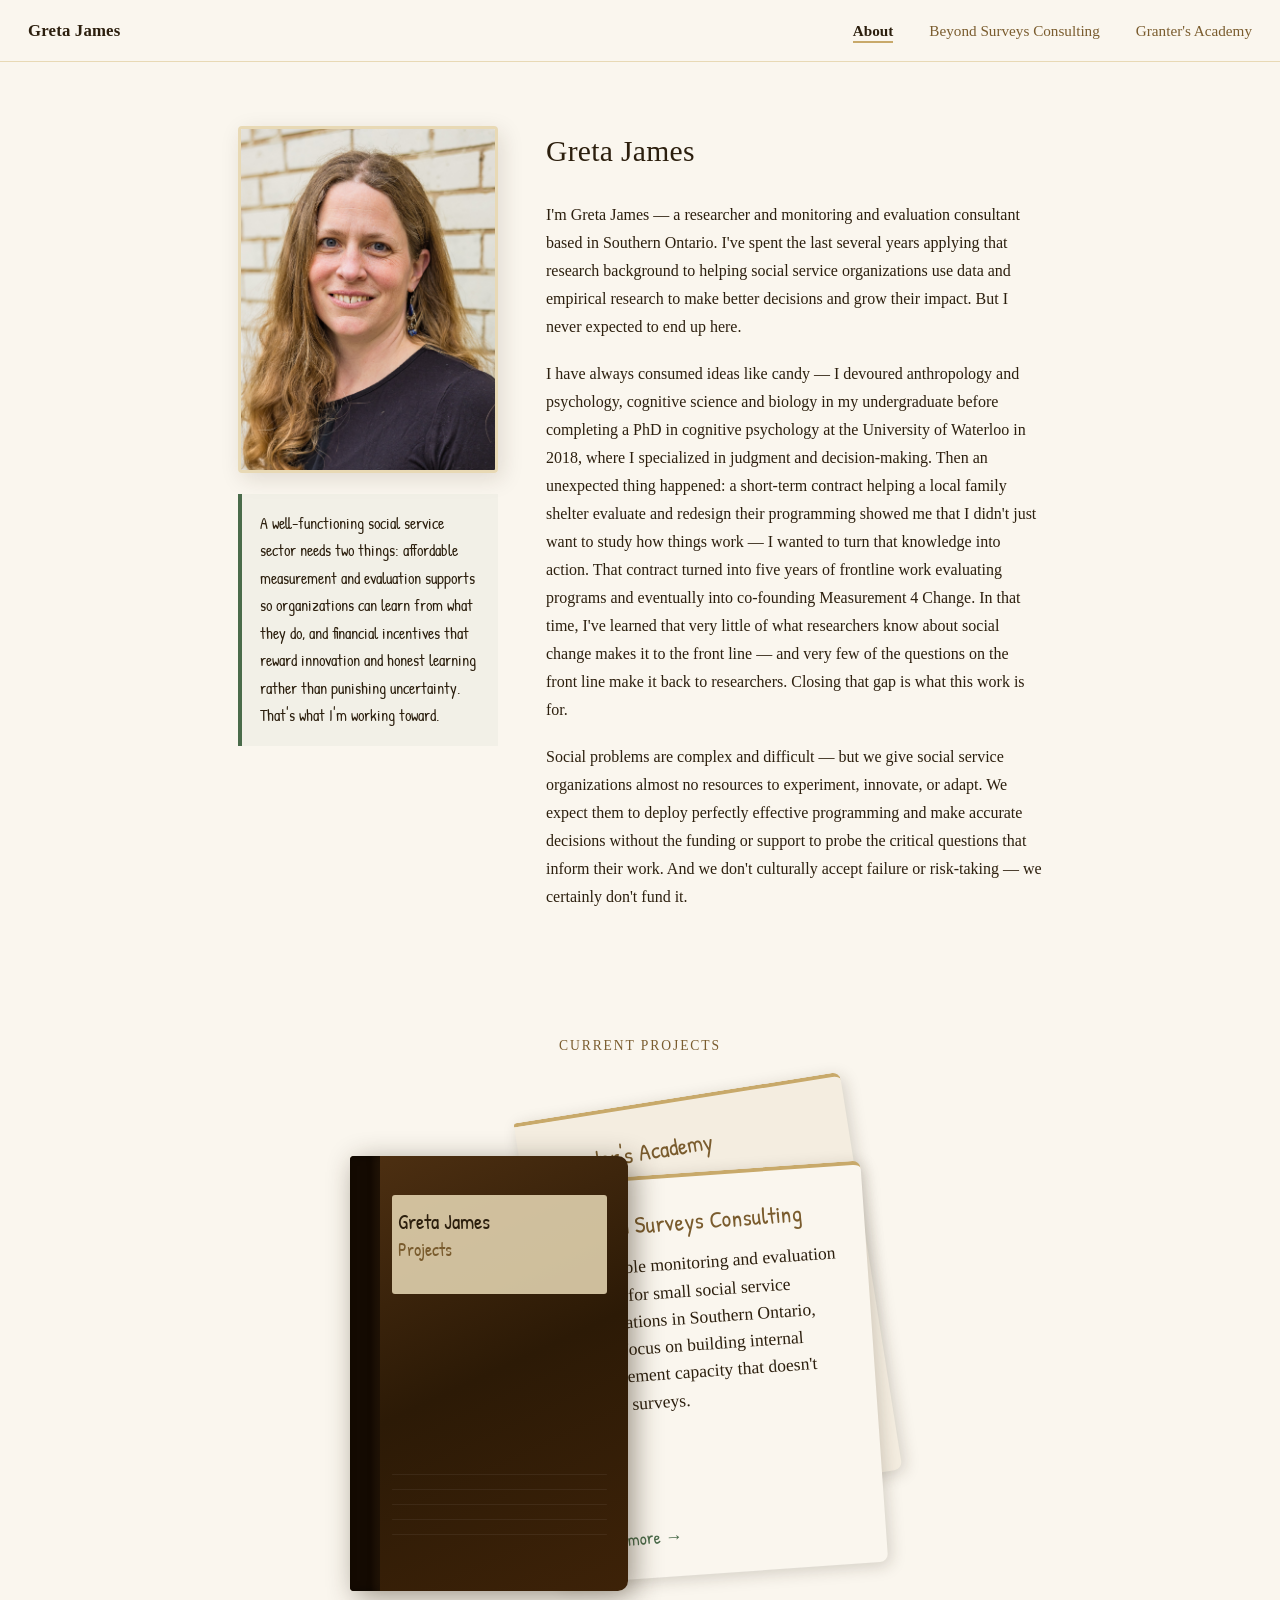
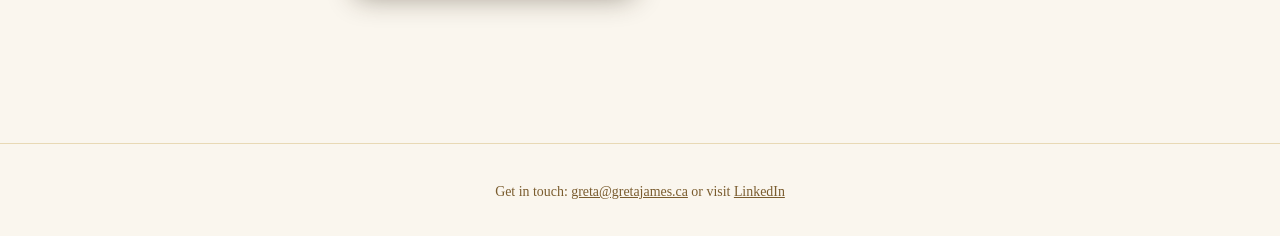
==== index.html @ 40591ff8 "Build hub page (index.html) and project documentation Completes the gretajames.ca hub page with all " ====
<!DOCTYPE html>
<html lang="en">
<head>
  <meta charset="UTF-8" />
  <meta name="viewport" content="width=device-width, initial-scale=1.0" />
  <title>Greta James</title>
  <link rel="preconnect" href="https://fonts.googleapis.com" />
  <link rel="preconnect" href="https://fonts.gstatic.com" crossorigin />
  <link href="https://fonts.googleapis.com/css2?family=Patrick+Hand&display=swap" rel="stylesheet" />

  <style>
    /* ─────────────────────────────────────────────────────────────
       DESIGN TOKENS — parchment palette
    ───────────────────────────────────────────────────────────── */
    :root {
      --parchment:  #FAF6EE;   /* page background              */
      --cream:      #E8D9B5;   /* surface / card background    */
      --amber:      #C8A96A;   /* accent / highlight           */
      --deep-brown: #7A5C2E;   /* primary text / borders       */
      --green:      #4A6B4A;   /* CTA / active accent          */
      --ink:        #2C1F0E;   /* body text / headings         */
    }

    /* ─────────────────────────────────────────────────────────────
       RESET & BASE
    ───────────────────────────────────────────────────────────── */
    *, *::before, *::after {
      box-sizing: border-box;
      margin: 0;
      padding: 0;
    }

    html { scroll-behavior: smooth; }

    body {
      font-family: Georgia, 'Times New Roman', serif;
      background: var(--parchment);
      color: var(--ink);
      line-height: 1.75;
    }

    a {
      color: var(--deep-brown);
      transition: color 0.2s;
    }
    a:hover { color: var(--green); }

    /* ─────────────────────────────────────────────────────────────
       LAYOUT CONTAINER
    ───────────────────────────────────────────────────────────── */
    .container {
      max-width: 860px;
      margin: 0 auto;
      padding: 0 1.75rem;
    }

    /* ─────────────────────────────────────────────────────────────
       NAVBAR
    ───────────────────────────────────────────────────────────── */
    .site-nav {
      position: sticky;
      top: 0;
      z-index: 100;
      background: var(--parchment);
      border-bottom: 1px solid var(--cream);
      padding: 1rem 1.75rem;
      display: flex;
      align-items: center;
    }

    .nav-brand {
      font-family: Georgia, serif;
      font-size: 1.05rem;
      font-weight: bold;
      color: var(--ink);
      text-decoration: none;
      margin-right: auto;
      letter-spacing: 0.01em;
    }

    .nav-links {
      list-style: none;
      display: flex;
      gap: 2.25rem;
      align-items: center;
    }

    .nav-links a {
      text-decoration: none;
      font-size: 0.95rem;
      color: var(--deep-brown);
    }
    .nav-links a:hover { color: var(--green); }

    /* "About" — static current-page indicator, not a link */
    .nav-current {
      font-size: 0.95rem;
      color: var(--ink);
      font-weight: bold;
      border-bottom: 2px solid var(--amber);
      padding-bottom: 2px;
      cursor: default;
      user-select: none;
    }

    /* ─────────────────────────────────────────────────────────────
       ABOUT SECTION
       Left column: photo stacked above belief callout (260px)
       Right column: name + bio paragraphs (flexible)
    ───────────────────────────────────────────────────────────── */
    .about-section {
      padding: 4rem 0 3rem;
    }

    .about-grid {
      display: grid;
      grid-template-columns: 260px 1fr;
      gap: 3rem;
      align-items: start;
    }

    /* Left column — wraps photo and blockquote together */
    .about-left {
      display: flex;
      flex-direction: column;
      gap: 1.3rem;
    }

    .about-photo img {
      width: 100%;
      display: block;
      border-radius: 4px;
      border: 3px solid var(--cream);
      box-shadow: 4px 6px 22px rgba(44, 31, 14, 0.13);
    }

    /* ─────────────────────────────────────────────────────────────
       BLOCKQUOTE CALLOUT — positioned under photo, Patrick Hand font
       Background (faint green tint) and left border retained from
       original design. Font changed to Patrick Hand.
    ───────────────────────────────────────────────────────────── */
    .belief-callout {
      font-family: 'Patrick Hand', cursive;
      font-size: 1rem;
      line-height: 1.72;
      border-left: 4px solid var(--green);
      background: rgba(74, 107, 74, 0.045);
      padding: 1rem 1rem 1rem 1.15rem;
      color: var(--ink);
      font-style: normal;
    }

    .belief-callout p { margin: 0; }

    /* Bio text — right column */
    .about-text h1 {
      font-size: 1.85rem;
      font-weight: normal;
      color: var(--ink);
      margin-bottom: 1.4rem;
      letter-spacing: 0.01em;
    }

    .about-text p {
      font-size: 1rem;
      margin-bottom: 1.2rem;
    }

    /* ─────────────────────────────────────────────────────────────
       PROJECTS SECTION — heading
    ───────────────────────────────────────────────────────────── */
    .projects-section {
      padding: 3.5rem 0 5rem;
    }

    .projects-section h2 {
      font-size: 0.85rem;
      font-weight: normal;
      color: var(--deep-brown);
      text-transform: uppercase;
      letter-spacing: 0.14em;
      text-align: center;
      margin-bottom: 3rem;
    }

    /* ─────────────────────────────────────────────────────────────
       NOTEBOOK GRAPHIC — desktop (1.5× scale from original)

       Dimensions scaled from original design:
         wrapper:  480 × 320  →  580 × 475px (width trimmed to content)
         cover:    185 × 290  →  278 × 435px
         spine:    20px       →  30px
         cards:    220 × 268  →  330 × 402px
         card left: 130       →  195px

       card-2 raised to top: -35px so its title tab is visible above
       card-1's top edge (~50px of clearance at the visible right edge).
       The 50px top padding on .notebook-scene provides visual space for
       the tab so it does not appear clipped.
    ───────────────────────────────────────────────────────────── */
    .notebook-scene {
      display: flex;
      justify-content: center;
      align-items: flex-start;
      padding: 50px 0 2rem;   /* 50px top → room for card-2 title tab */
    }

    .notebook-wrapper {
      position: relative;
      width: 580px;
      height: 475px;
    }

    /* ── Notebook cover ───────────────────────────────────────── */
    .notebook-cover {
      position: absolute;
      left: 0;
      top: 0;
      width: 278px;
      height: 435px;
      background: linear-gradient(155deg, #4E3012 0%, #2C1A06 50%, #3D2208 100%);
      border-radius: 4px 10px 10px 4px;
      box-shadow: 6px 6px 28px rgba(44, 31, 14, 0.45);
      z-index: 10;
      overflow: hidden;
    }

    /* Spine — darker left strip */
    .notebook-cover::before {
      content: '';
      position: absolute;
      left: 0; top: 0; bottom: 0;
      width: 30px;
      background: linear-gradient(90deg, #140A02 70%, #2C1A08 100%);
      box-shadow: inset -3px 0 8px rgba(0, 0, 0, 0.4);
    }

    /* Label rectangle on cover face (cream block behind text) */
    .notebook-cover::after {
      content: '';
      position: absolute;
      top: 39px;
      left: 42px; right: 21px;
      height: 99px;
      background: var(--cream);
      border-radius: 3px;
      opacity: 0.86;
    }

    /* Text sitting inside the cover label */
    .notebook-label-text {
      position: absolute;
      top: 51px;
      left: 48px; right: 27px;
      z-index: 12;
      pointer-events: none;
      font-family: 'Patrick Hand', cursive;
      line-height: 1.35;
    }
    .notebook-label-text .label-name {
      display: block;
      font-size: 1.3rem;
      color: var(--ink);
    }
    .notebook-label-text .label-sub {
      display: block;
      font-size: 1.1rem;
      color: var(--deep-brown);
      margin-top: 3px;
    }

    /* Decorative ruled lines near the bottom of the cover */
    .notebook-rules {
      position: absolute;
      bottom: 42px;
      left: 42px; right: 21px;
      z-index: 12;
      pointer-events: none;
    }
    .notebook-rules span {
      display: block;
      height: 1px;
      background: rgba(255, 255, 255, 0.06);
      margin-bottom: 14px;
      border-radius: 1px;
    }

    /* ── Project cards ────────────────────────────────────────── */
    /*
     * Both cards anchor at left: 195px — ~83px is hidden behind the
     * notebook cover, the remaining ~247px fans visibly to the right.
     * transform-origin: left center → rotation pivots from the tucked edge,
     * like pages opening from a binding.
     *
     * Card 1 (Beyond Surveys)    — front,  -4°, top: 27px
     * Card 2 (Granter's Academy) — behind, -9°, top: -35px (raised for tab)
     *
     * FUTURE EXPANSION: when a third project is ready, uncomment .card-3
     * and add its HTML element before .card-2.
     */
    .project-card {
      position: absolute;
      left: 195px;
      width: 330px;
      height: 402px;
      padding: 1.8rem 1.6rem 1.5rem 2rem;
      border-radius: 3px 8px 8px 3px;
      box-shadow: 3px 4px 16px rgba(44, 31, 14, 0.18);
      text-decoration: none;
      color: var(--ink);
      display: flex;
      flex-direction: column;
      transform-origin: left center;
      transition: transform 0.22s ease, box-shadow 0.22s ease;
      border-top: 4px solid var(--amber);
    }

    /* Card 1 — Beyond Surveys Consulting (frontmost) */
    .card-1 {
      top: 27px;
      background: var(--parchment);
      transform: rotate(-4deg);
      z-index: 8;
    }
    .card-1:hover {
      transform: rotate(-4deg) translateX(15px);
      box-shadow: 6px 5px 22px rgba(44, 31, 14, 0.28);
    }

    /* Card 2 — Granter's Academy (behind, title tab visible above card-1) */
    .card-2 {
      top: -35px;
      background: #F4EDE0;
      transform: rotate(-9deg);
      z-index: 7;
    }
    .card-2:hover {
      transform: rotate(-9deg) translateX(15px);
      box-shadow: 6px 5px 22px rgba(44, 31, 14, 0.28);
    }

    /* FUTURE: Card 3 — third project (behind card 2)
    .card-3 {
      top: -35px;
      background: #EDE4D3;
      transform: rotate(-16deg);
      z-index: 6;
    }
    .card-3:hover {
      transform: rotate(-16deg) translateX(15px);
      box-shadow: 6px 5px 22px rgba(44, 31, 14, 0.28);
    }
    */

    .card-title {
      font-family: 'Patrick Hand', cursive;
      font-size: 1.47rem;
      color: var(--deep-brown);
      line-height: 1.35;
      margin-bottom: 0.8rem;
    }

    .card-description {
      font-size: 1.1rem;
      line-height: 1.55;
      color: var(--ink);
      flex: 1;
    }

    .card-link {
      display: block;
      font-family: 'Patrick Hand', cursive;
      font-size: 1.1rem;
      color: var(--green);
      margin-top: 0.85rem;
    }

    /* ─────────────────────────────────────────────────────────────
       MOBILE — tap-to-reveal drawer
    ───────────────────────────────────────────────────────────── */
    .mobile-projects {
      display: none;
      text-align: center;
    }

    .mobile-drawer-trigger {
      display: inline-flex;
      align-items: center;
      gap: 1rem;
      background: none;
      border: none;
      cursor: pointer;
      padding: 0;
      font-family: Georgia, serif;
    }

    .mobile-notebook-icon {
      width: 68px;
      height: 96px;
      background: linear-gradient(155deg, #4E3012 0%, #2C1A06 50%, #3D2208 100%);
      border-radius: 2px 5px 5px 2px;
      position: relative;
      box-shadow: 3px 3px 12px rgba(44, 31, 14, 0.42);
      flex-shrink: 0;
    }
    .mobile-notebook-icon::before {
      content: '';
      position: absolute;
      left: 0; top: 0; bottom: 0;
      width: 12px;
      background: #140A02;
      border-radius: 2px 0 0 2px;
    }

    .mobile-tap-hint {
      font-family: 'Patrick Hand', cursive;
      font-size: 0.95rem;
      color: var(--deep-brown);
      text-align: left;
      line-height: 1.4;
    }

    .mobile-drawer {
      max-height: 0;
      overflow: hidden;
      transition: max-height 0.35s ease;
    }
    .mobile-drawer.open {
      max-height: 600px;
      margin-top: 1.5rem;
    }

    .mobile-card {
      display: block;
      background: var(--parchment);
      border-left: 4px solid var(--amber);
      border-radius: 3px;
      padding: 1rem 1.25rem;
      text-decoration: none;
      color: var(--ink);
      text-align: left;
      margin-bottom: 1rem;
      box-shadow: 2px 2px 8px rgba(44, 31, 14, 0.1);
    }
    .mobile-card:hover { background: var(--cream); }

    .mobile-card-title {
      font-family: 'Patrick Hand', cursive;
      font-size: 1rem;
      color: var(--deep-brown);
      margin-bottom: 0.4rem;
    }
    .mobile-card-desc {
      font-size: 0.85rem;
      line-height: 1.5;
    }
    .mobile-card-link {
      display: block;
      font-family: 'Patrick Hand', cursive;
      font-size: 0.82rem;
      color: var(--green);
      margin-top: 0.5rem;
    }

    /* ─────────────────────────────────────────────────────────────
       FOOTER
    ───────────────────────────────────────────────────────────── */
    .site-footer {
      padding: 2.25rem 0 2rem;
      border-top: 1px solid var(--cream);
      text-align: center;
      font-size: 0.87rem;
      color: var(--deep-brown);
    }
    .site-footer a { color: var(--deep-brown); }
    .site-footer a:hover { color: var(--green); }

    /* ─────────────────────────────────────────────────────────────
       RESPONSIVE
    ───────────────────────────────────────────────────────────── */
    @media (max-width: 660px) {
      .about-grid {
        grid-template-columns: 1fr;
        gap: 1.5rem;
      }
      .about-left {
        max-width: 250px;
        margin: 0 auto;
      }
      .about-section { padding: 2.5rem 0 2rem; }
      .projects-section { padding: 2.5rem 0 3.5rem; }
    }

    @media (max-width: 480px) {
      .nav-links { gap: 1rem; }
      .nav-links a, .nav-current { font-size: 0.85rem; }
    }
  </style>
</head>
<body>

  <!-- ────────────────────────────────────────────────────────────
       NAVBAR
       "About" is static text (current page indicator), not a link.
       Three destinations: About (here), Beyond Surveys, Granter's Academy.
  ─────────────────────────────────────────────────────────────── -->
  <nav class="site-nav" aria-label="Main navigation">
    <a href="/" class="nav-brand">Greta James</a>
    <ul class="nav-links">
      <li>
        <span class="nav-current" aria-current="page">About</span>
      </li>
      <li>
        <a href="beyondsurveys/">Beyond Surveys Consulting</a>
      </li>
      <li>
        <a href="grantersacademy/">Granter's Academy</a>
      </li>
    </ul>
  </nav>

  <!-- ────────────────────────────────────────────────────────────
       ABOUT
       Left column: photo + belief callout stacked vertically (260px)
       Right column: name heading + three bio paragraphs
  ─────────────────────────────────────────────────────────────── -->
  <section class="about-section" id="about">
    <div class="container">
      <div class="about-grid">

        <!-- Left column: photo stacked above belief callout -->
        <div class="about-left">

          <div class="about-photo">
            <img
              src="assets/Professional head shot.jpg"
              alt="Greta James — researcher and monitoring and evaluation consultant"
            />
          </div>

          <!-- TODO: link belief paragraph to article on social service sector incentives when ready -->
          <blockquote class="belief-callout">
            <p>A well-functioning social service sector needs two things: affordable measurement and evaluation supports so organizations can learn from what they do, and financial incentives that reward innovation and honest learning rather than punishing uncertainty. That's what I'm working toward.</p>
          </blockquote>

        </div>

        <!-- Right column: bio -->
        <div class="about-text">
          <h1>Greta James</h1>

          <p>I'm Greta James — a researcher and monitoring and evaluation consultant based in Southern Ontario. I've spent the last several years applying that research background to helping social service organizations use data and empirical research to make better decisions and grow their impact. But I never expected to end up here.</p>

          <p>I have always consumed ideas like candy — I devoured anthropology and psychology, cognitive science and biology in my undergraduate before completing a PhD in cognitive psychology at the University of Waterloo in 2018, where I specialized in judgment and decision-making. Then an unexpected thing happened: a short-term contract helping a local family shelter evaluate and redesign their programming showed me that I didn't just want to study how things work — I wanted to turn that knowledge into action. That contract turned into five years of frontline work evaluating programs and eventually into co-founding Measurement 4 Change. In that time, I've learned that very little of what researchers know about social change makes it to the front line — and very few of the questions on the front line make it back to researchers. Closing that gap is what this work is for.</p>

          <p>Social problems are complex and difficult — but we give social service organizations almost no resources to experiment, innovate, or adapt. We expect them to deploy perfectly effective programming and make accurate decisions without the funding or support to probe the critical questions that inform their work. And we don't culturally accept failure or risk-taking — we certainly don't fund it.</p>

        </div>
      </div>
    </div>
  </section>

  <!-- ────────────────────────────────────────────────────────────
       CURRENT PROJECTS — notebook graphic
  ─────────────────────────────────────────────────────────────── -->
  <section class="projects-section" id="projects">
    <div class="container">

      <h2>Current Projects</h2>

      <!-- Desktop: fanning notebook graphic, centered in container -->
      <div class="notebook-scene" id="notebookScene" aria-label="Current projects">
        <div class="notebook-wrapper">

          <!--
            Cards rendered BEFORE the cover so the cover's z-index sits on top.
            Fan order (back to front): card-2, card-1.

            FUTURE EXPANSION — when a third project is ready:
              1. Add <a class="project-card card-3"> here, before card-2
              2. Uncomment the .card-3 CSS rule above
              3. No other layout changes needed
          -->

          <!-- Card 2: Granter's Academy — behind, raised so title tab is visible -->
          <a href="grantersacademy/" class="project-card card-2">
            <span class="card-title">Granter's Academy</span>
            <p class="card-description">Coming soon.</p>
            <span class="card-link">Learn more →</span>
          </a>

          <!-- Card 1: Beyond Surveys Consulting — front -->
          <a href="beyondsurveys/" class="project-card card-1">
            <span class="card-title">Beyond Surveys Consulting</span>
            <p class="card-description">Affordable monitoring and evaluation support for small social service organizations in Southern Ontario, with a focus on building internal measurement capacity that doesn't rely on surveys.</p>
            <span class="card-link">Learn more →</span>
          </a>

          <!-- Notebook cover — highest z-index, sits on top of cards -->
          <div class="notebook-cover" aria-hidden="true">
            <div class="notebook-label-text">
              <span class="label-name">Greta James</span>
              <span class="label-sub">Projects</span>
            </div>
            <div class="notebook-rules" aria-hidden="true">
              <span></span>
              <span></span>
              <span></span>
              <span></span>
              <span></span>
            </div>
          </div>

        </div>
      </div>

      <!-- Mobile: tap-to-reveal drawer (JS swaps in at ≤ 660px) -->
      <div class="mobile-projects" id="mobileProjects">
        <button
          class="mobile-drawer-trigger"
          id="drawerTrigger"
          aria-expanded="false"
          aria-controls="mobileDrawer"
        >
          <div class="mobile-notebook-icon" aria-hidden="true"></div>
          <span class="mobile-tap-hint">Tap to explore<br>current projects</span>
        </button>

        <div class="mobile-drawer" id="mobileDrawer" role="list">

          <a href="beyondsurveys/" class="mobile-card" role="listitem">
            <div class="mobile-card-title">Beyond Surveys Consulting</div>
            <p class="mobile-card-desc">Affordable monitoring and evaluation support for small social service organizations in Southern Ontario.</p>
            <span class="mobile-card-link">Learn more →</span>
          </a>

          <a href="grantersacademy/" class="mobile-card" role="listitem">
            <div class="mobile-card-title">Granter's Academy</div>
            <p class="mobile-card-desc">Coming soon.</p>
            <span class="mobile-card-link">Learn more →</span>
          </a>

        </div>
      </div>

    </div>
  </section>

  <!-- ────────────────────────────────────────────────────────────
       FOOTER
  ─────────────────────────────────────────────────────────────── -->
  <footer class="site-footer">
    <div class="container">
      <p>
        Get in touch:
        <a href="mailto:greta@gretajames.ca">greta@gretajames.ca</a>
        or visit
        <a href="https://www.linkedin.com/in/greta-james/" target="_blank" rel="noopener noreferrer">LinkedIn</a>
      </p>
    </div>
  </footer>

  <!-- ────────────────────────────────────────────────────────────
       JAVASCRIPT — mobile notebook drawer
  ─────────────────────────────────────────────────────────────── -->
  <script>
    (function () {
      var MOBILE_BREAKPOINT = 660;

      var scene   = document.getElementById('notebookScene');
      var mobile  = document.getElementById('mobileProjects');
      var trigger = document.getElementById('drawerTrigger');
      var drawer  = document.getElementById('mobileDrawer');

      function applyLayout() {
        if (window.innerWidth <= MOBILE_BREAKPOINT) {
          scene.style.display  = 'none';
          mobile.style.display = 'block';
        } else {
          scene.style.display  = 'flex';
          mobile.style.display = 'none';
          drawer.classList.remove('open');
          trigger.setAttribute('aria-expanded', 'false');
        }
      }

      trigger.addEventListener('click', function () {
        var isOpen = drawer.classList.contains('open');
        drawer.classList.toggle('open', !isOpen);
        trigger.setAttribute('aria-expanded', String(!isOpen));
      });

      applyLayout();
      window.addEventListener('resize', applyLayout);
    }());
  </script>

</body>
</html>
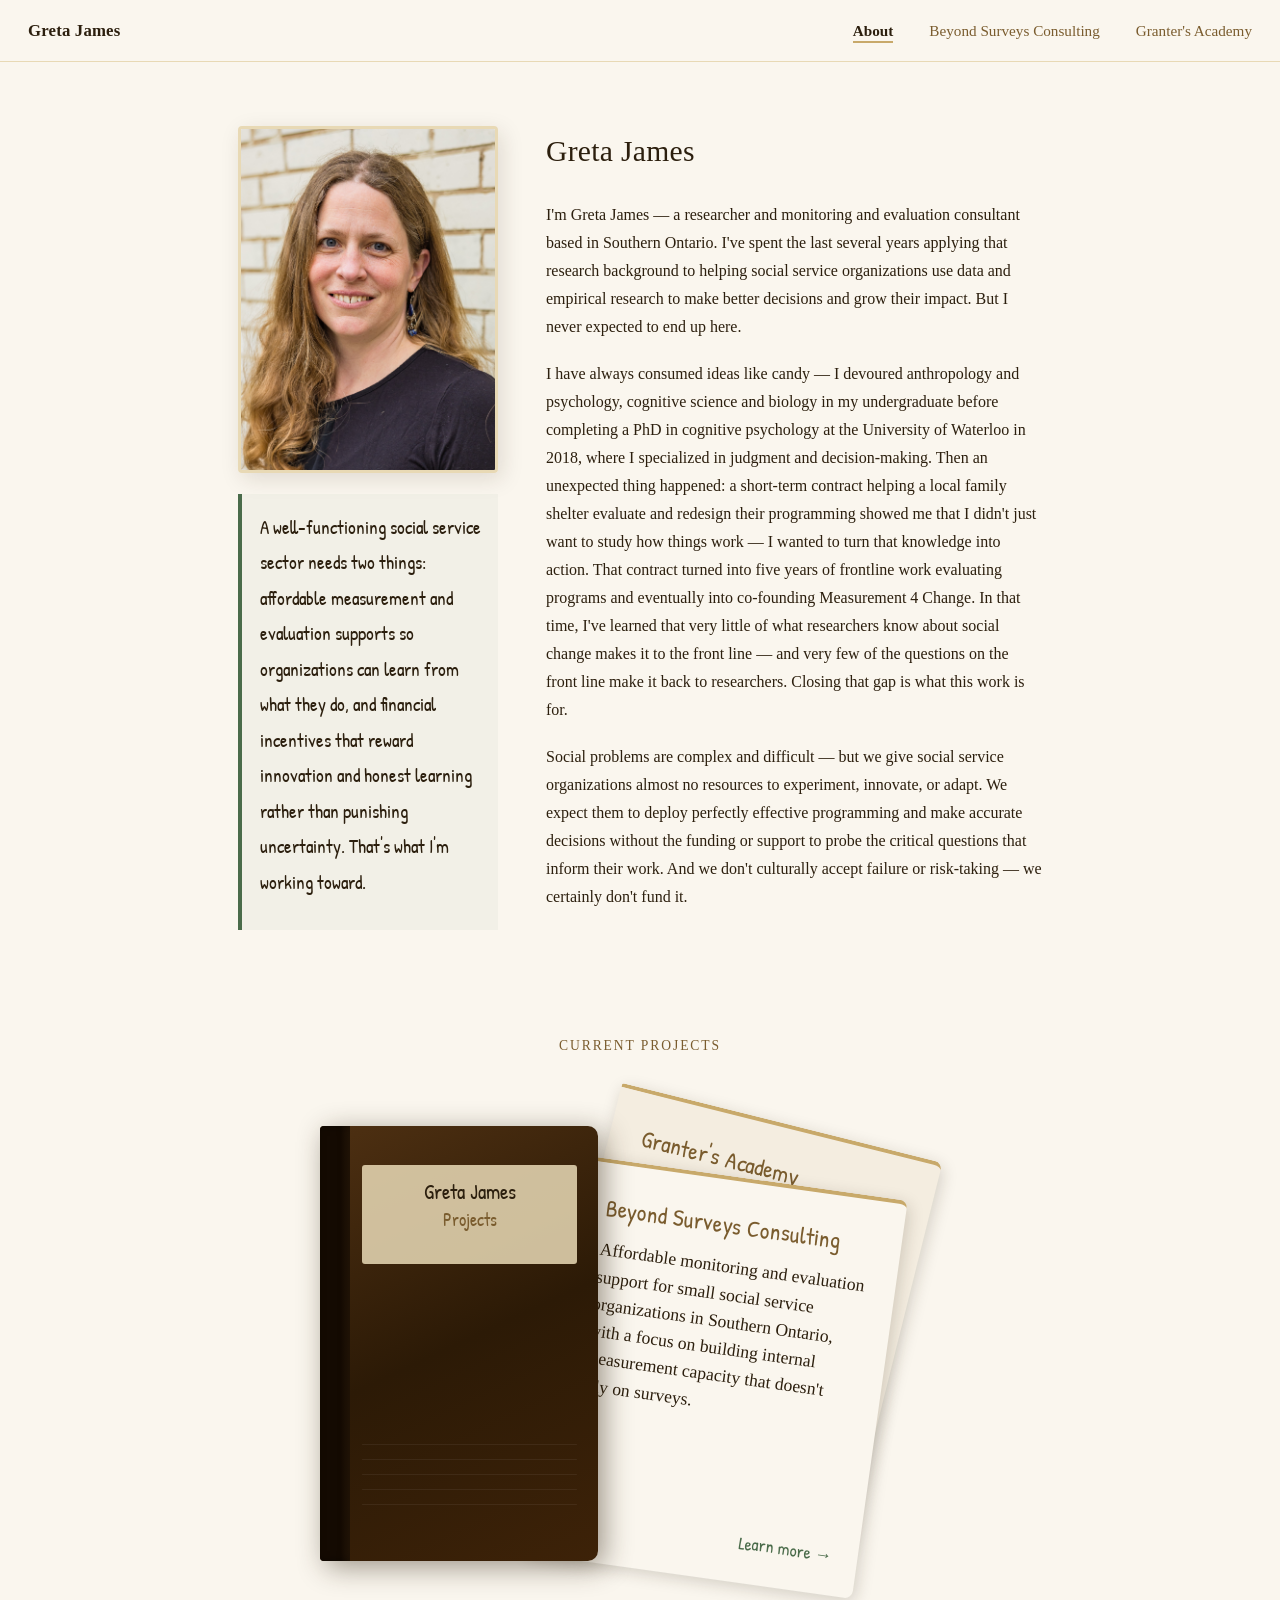
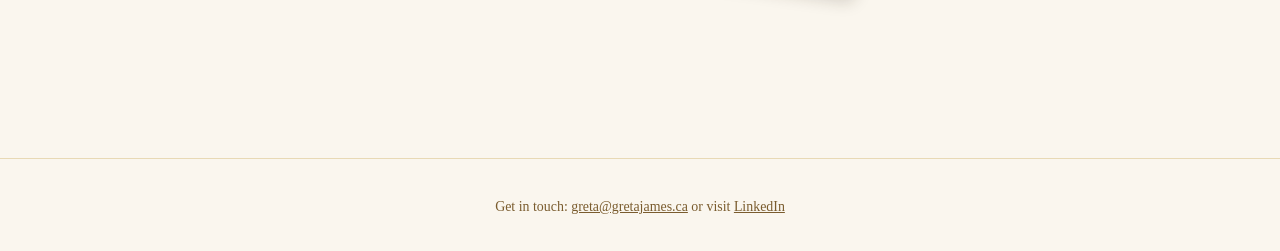
==== commit ebf90e11: "Redesign hub notebook graphic and build Beyond Surveys home page Hub page (index.html): - Cards now " ====
--- a/index.html
+++ b/index.html
@@ -116,7 +116,7 @@
       display: grid;
       grid-template-columns: 260px 1fr;
       gap: 3rem;
-      align-items: start;
+      align-items: stretch;
     }
 
     /* Left column — wraps photo and blockquote together */
@@ -141,13 +141,14 @@
     ───────────────────────────────────────────────────────────── */
     .belief-callout {
       font-family: 'Patrick Hand', cursive;
-      font-size: 1rem;
-      line-height: 1.72;
+      font-size: 1.2rem;
+      line-height: 1.85;
       border-left: 4px solid var(--green);
       background: rgba(74, 107, 74, 0.045);
       padding: 1rem 1rem 1rem 1.15rem;
       color: var(--ink);
       font-style: normal;
+      flex: 1;                /* stretch to fill remaining left-column height */
     }
 
     .belief-callout p { margin: 0; }
@@ -187,28 +188,27 @@
        NOTEBOOK GRAPHIC — desktop (1.5× scale from original)
 
        Dimensions scaled from original design:
-         wrapper:  480 × 320  →  580 × 475px (width trimmed to content)
+         wrapper:  480 × 320  →  640 × 520px
          cover:    185 × 290  →  278 × 435px
          spine:    20px       →  30px
          cards:    220 × 268  →  330 × 402px
-         card left: 130       →  195px
-
-       card-2 raised to top: -35px so its title tab is visible above
-       card-1's top edge (~50px of clearance at the visible right edge).
-       The 50px top padding on .notebook-scene provides visual space for
-       the tab so it does not appear clipped.
+         card left: 130       →  205px
+
+       Cards pivot from left bottom — tops fan to the right, bottoms
+       stay tucked behind the notebook cover. Both cards share the same
+       top: 25px; different rotation angles separate the titles.
     ───────────────────────────────────────────────────────────── */
     .notebook-scene {
       display: flex;
       justify-content: center;
       align-items: flex-start;
-      padding: 50px 0 2rem;   /* 50px top → room for card-2 title tab */
+      padding: 20px 0 2rem;   /* cards no longer extend above wrapper top */
     }
 
     .notebook-wrapper {
       position: relative;
-      width: 580px;
-      height: 475px;
+      width: 640px;
+      height: 520px;
     }
 
     /* ── Notebook cover ───────────────────────────────────────── */
@@ -256,6 +256,7 @@
       pointer-events: none;
       font-family: 'Patrick Hand', cursive;
       line-height: 1.35;
+      text-align: center;
     }
     .notebook-label-text .label-name {
       display: block;
@@ -287,20 +288,21 @@
 
     /* ── Project cards ────────────────────────────────────────── */
     /*
-     * Both cards anchor at left: 195px — ~83px is hidden behind the
-     * notebook cover, the remaining ~247px fans visibly to the right.
-     * transform-origin: left center → rotation pivots from the tucked edge,
-     * like pages opening from a binding.
+     * Both cards anchor at left: 205px — ~73px is hidden behind the
+     * notebook cover at the bottom; the top fans away to the right.
+     * transform-origin: left bottom → pivot is the bottom-left corner,
+     * so positive rotation tips the top away from the book while the
+     * bottom stays tucked behind the cover.
      *
-     * Card 1 (Beyond Surveys)    — front,  -4°, top: 27px
-     * Card 2 (Granter's Academy) — behind, -9°, top: -35px (raised for tab)
+     * Card 1 (Beyond Surveys)    — front,  +8°,  top:  25px
+     * Card 2 (Granter's Academy) — behind, +14°, top: -12px (raised so title clears card-1)
      *
      * FUTURE EXPANSION: when a third project is ready, uncomment .card-3
      * and add its HTML element before .card-2.
      */
     .project-card {
       position: absolute;
-      left: 195px;
+      left: 205px;
       width: 330px;
       height: 402px;
       padding: 1.8rem 1.6rem 1.5rem 2rem;
@@ -310,44 +312,49 @@
       color: var(--ink);
       display: flex;
       flex-direction: column;
-      transform-origin: left center;
+      transform-origin: left bottom;  /* bottom tucks into book, top fans away */
       transition: transform 0.22s ease, box-shadow 0.22s ease;
       border-top: 4px solid var(--amber);
     }
 
     /* Card 1 — Beyond Surveys Consulting (frontmost) */
     .card-1 {
-      top: 27px;
+      top: 25px;
       background: var(--parchment);
-      transform: rotate(-4deg);
+      transform: rotate(8deg);
       z-index: 8;
     }
     .card-1:hover {
-      transform: rotate(-4deg) translateX(15px);
+      transform: rotate(8deg) translateX(15px);
       box-shadow: 6px 5px 22px rgba(44, 31, 14, 0.28);
     }
 
-    /* Card 2 — Granter's Academy (behind, title tab visible above card-1) */
+    /* Card 2 — Granter's Academy (behind, raised so title clears card-1's top edge) */
     .card-2 {
-      top: -35px;
+      top: -55px;
       background: #F4EDE0;
-      transform: rotate(-9deg);
+      transform: rotate(14deg);
       z-index: 7;
     }
     .card-2:hover {
-      transform: rotate(-9deg) translateX(15px);
+      transform: rotate(14deg) translateX(15px);
       box-shadow: 6px 5px 22px rgba(44, 31, 14, 0.28);
+    }
+
+    /* "Learn more →" on the front card pushed to bottom-right */
+    .card-1 .card-link {
+      align-self: flex-end;
     }
 
     /* FUTURE: Card 3 — third project (behind card 2)
     .card-3 {
-      top: -35px;
+      top: 25px;
       background: #EDE4D3;
-      transform: rotate(-16deg);
+      transform: rotate(20deg);
       z-index: 6;
     }
     .card-3:hover {
-      transform: rotate(-16deg) translateX(15px);
+      transform: rotate(20deg) translateX(15px);
       box-shadow: 6px 5px 22px rgba(44, 31, 14, 0.28);
     }
     */
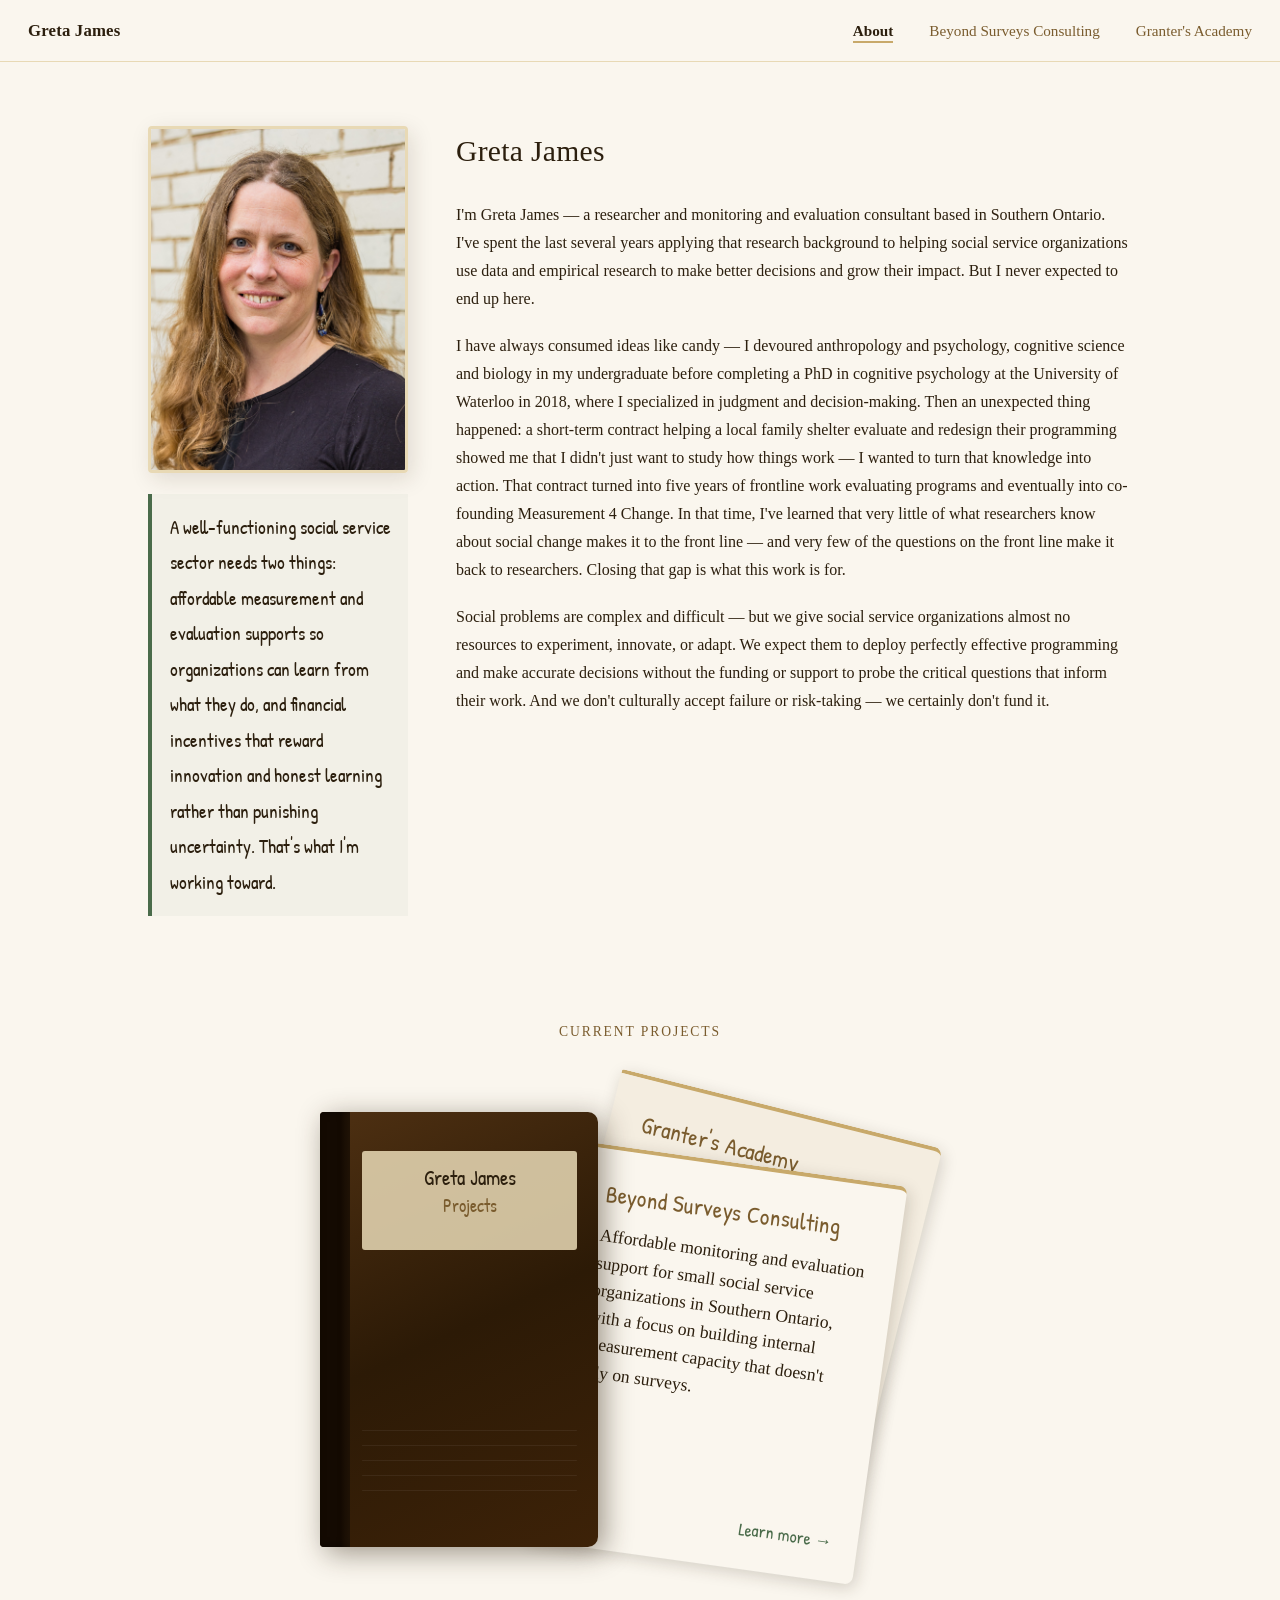
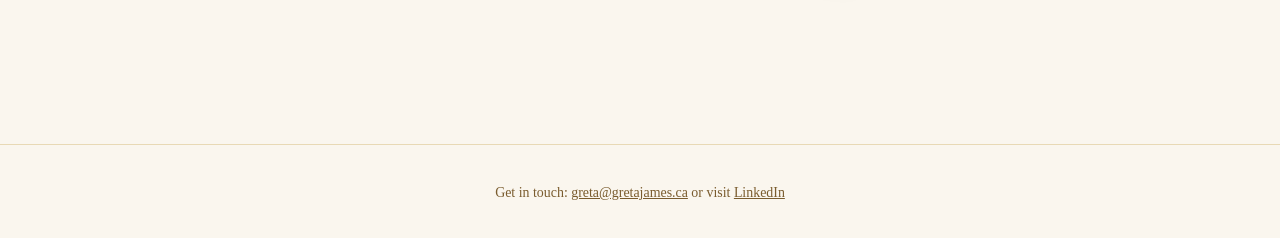
==== commit 4006c743: "Session 7: Granter's Academy coming soon page, Services updates, Work With Me stripped to form - Bui" ====
--- a/index.html
+++ b/index.html
@@ -49,7 +49,7 @@
        LAYOUT CONTAINER
     ───────────────────────────────────────────────────────────── */
     .container {
-      max-width: 860px;
+      max-width: 1040px;
       margin: 0 auto;
       padding: 0 1.75rem;
     }
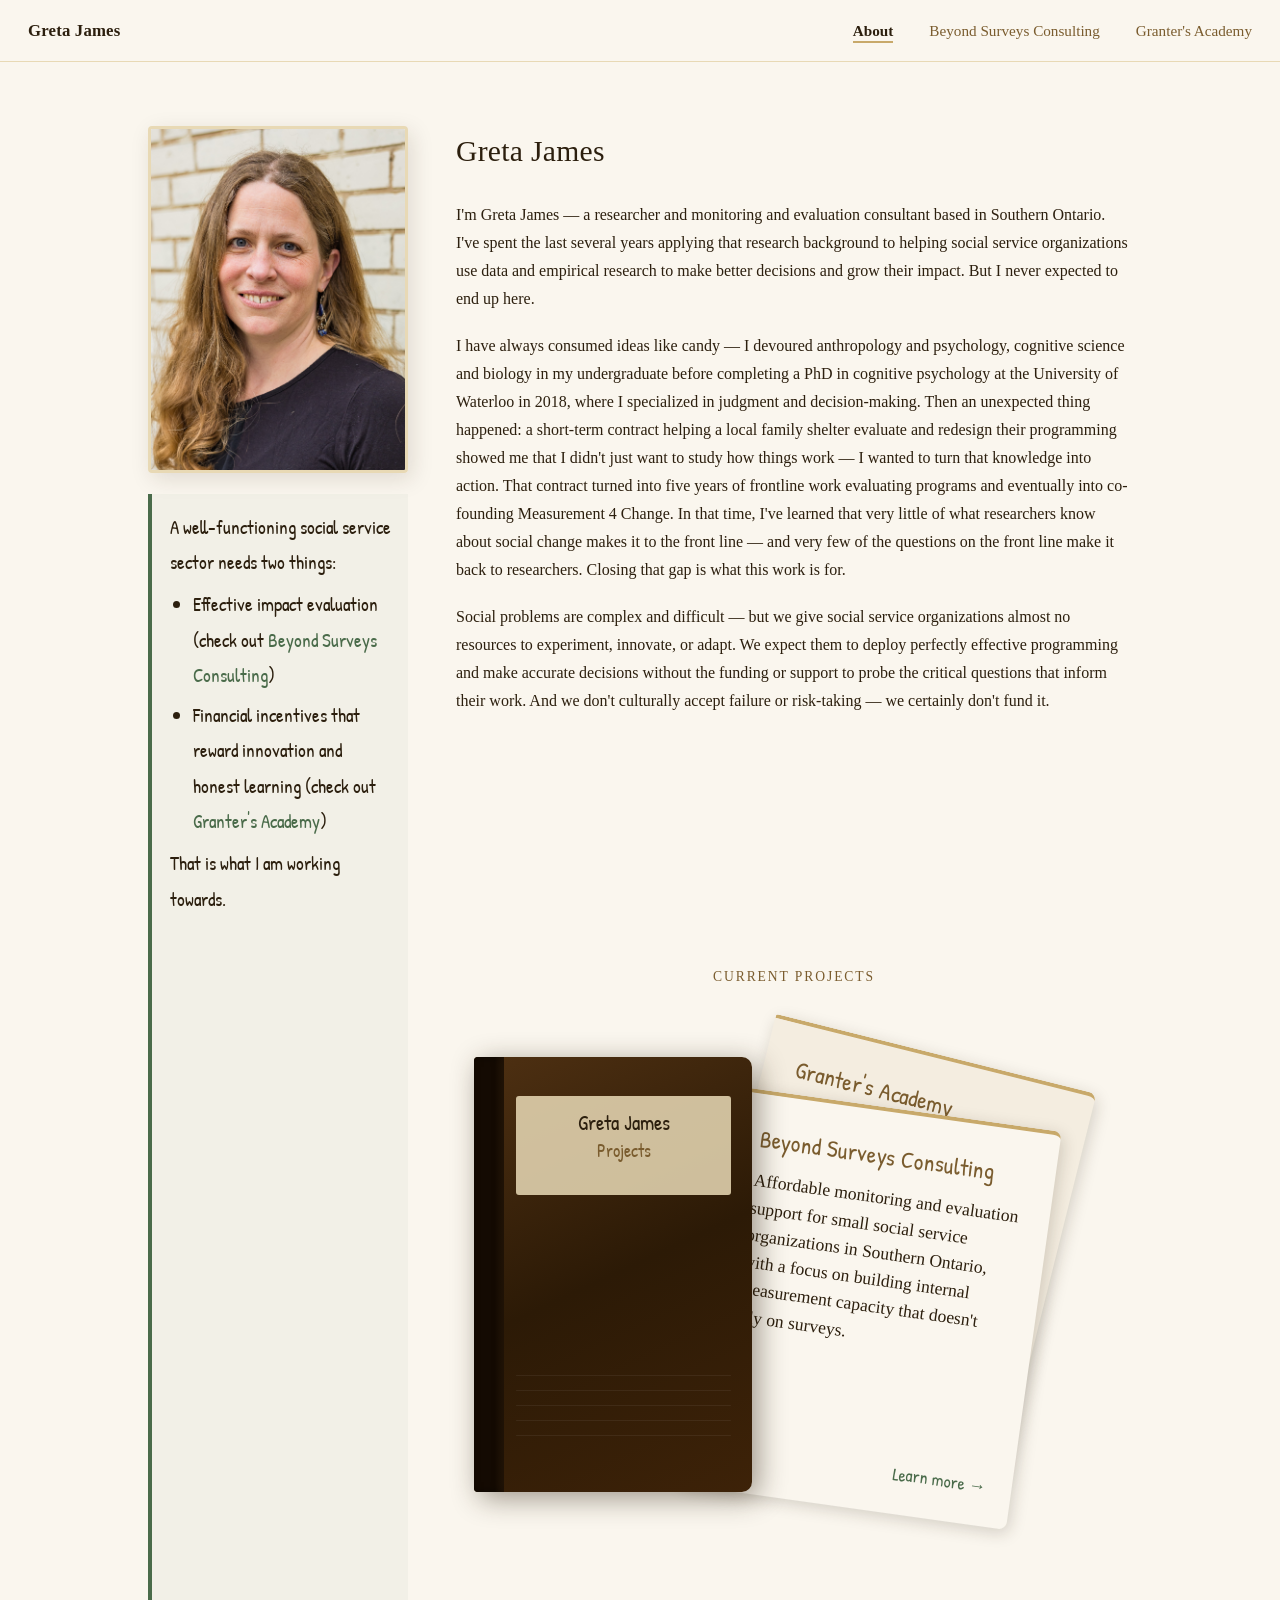
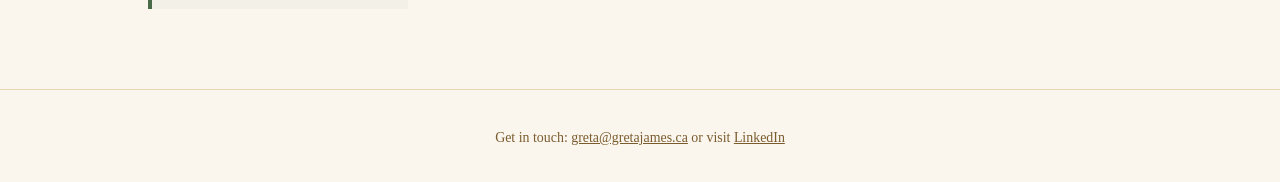
==== commit 84bf4e0d: "Session 8: Portfolio card UX polish and hub page callout + layout updates Portfolio (beyondsurveys/p" ====
--- a/index.html
+++ b/index.html
@@ -109,7 +109,7 @@
        Right column: name + bio paragraphs (flexible)
     ───────────────────────────────────────────────────────────── */
     .about-section {
-      padding: 4rem 0 3rem;
+      padding: 4rem 0 0;
     }
 
     .about-grid {
@@ -136,8 +136,6 @@
 
     /* ─────────────────────────────────────────────────────────────
        BLOCKQUOTE CALLOUT — positioned under photo, Patrick Hand font
-       Background (faint green tint) and left border retained from
-       original design. Font changed to Patrick Hand.
     ───────────────────────────────────────────────────────────── */
     .belief-callout {
       font-family: 'Patrick Hand', cursive;
@@ -152,6 +150,16 @@
     }
 
     .belief-callout p { margin: 0; }
+    .belief-callout p + p { margin-top: 0.6rem; }
+
+    .belief-callout ul {
+      margin: 0.4rem 0 0.4rem 1.4rem;
+      padding: 0;
+    }
+    .belief-callout li { margin-bottom: 0.25rem; }
+
+    .belief-callout a { color: var(--green); text-decoration: none; }
+    .belief-callout a:hover { color: var(--deep-brown); }
 
     /* Bio text — right column */
     .about-text h1 {
@@ -168,13 +176,34 @@
     }
 
     /* ─────────────────────────────────────────────────────────────
-       PROJECTS SECTION — heading
+       PROJECTS SECTION
+       Flush against the about section (padding-top: 0) so the green
+       callout extension continues without a gap.
+       Same 260px | 1fr grid as the about section keeps columns aligned.
     ───────────────────────────────────────────────────────────── */
     .projects-section {
-      padding: 3.5rem 0 5rem;
-    }
-
-    .projects-section h2 {
+      padding: 0 0 5rem;
+    }
+
+    .projects-grid {
+      display: grid;
+      grid-template-columns: 260px 1fr;
+      gap: 3rem;
+      align-items: stretch;   /* makes callout-extension fill full row height */
+    }
+
+    /* Empty left column — continues the green callout visually */
+    .callout-extension {
+      border-left: 4px solid var(--green);
+      background: rgba(74, 107, 74, 0.045);
+    }
+
+    /* Right column — heading + notebook, centered within the column */
+    .projects-right {
+      padding-top: 2rem;      /* cinch up: small gap between bio text and heading */
+    }
+
+    .projects-right h2 {
       font-size: 0.85rem;
       font-weight: normal;
       color: var(--deep-brown);
@@ -202,7 +231,7 @@
       display: flex;
       justify-content: center;
       align-items: flex-start;
-      padding: 20px 0 2rem;   /* cards no longer extend above wrapper top */
+      padding: 20px 0 2rem;
     }
 
     .notebook-wrapper {
@@ -295,7 +324,7 @@
      * bottom stays tucked behind the cover.
      *
      * Card 1 (Beyond Surveys)    — front,  +8°,  top:  25px
-     * Card 2 (Granter's Academy) — behind, +14°, top: -12px (raised so title clears card-1)
+     * Card 2 (Granter's Academy) — behind, +14°, top: -55px (raised so title clears card-1)
      *
      * FUTURE EXPANSION: when a third project is ready, uncomment .card-3
      * and add its HTML element before .card-2.
@@ -312,7 +341,7 @@
       color: var(--ink);
       display: flex;
       flex-direction: column;
-      transform-origin: left bottom;  /* bottom tucks into book, top fans away */
+      transform-origin: left bottom;
       transition: transform 0.22s ease, box-shadow 0.22s ease;
       border-top: 4px solid var(--amber);
     }
@@ -329,7 +358,7 @@
       box-shadow: 6px 5px 22px rgba(44, 31, 14, 0.28);
     }
 
-    /* Card 2 — Granter's Academy (behind, raised so title clears card-1's top edge) */
+    /* Card 2 — Granter's Academy (behind, raised so title tab is visible) */
     .card-2 {
       top: -55px;
       background: #F4EDE0;
@@ -494,8 +523,13 @@
         max-width: 250px;
         margin: 0 auto;
       }
+      .projects-grid {
+        grid-template-columns: 1fr;
+      }
+      .callout-extension { display: none; }  /* no empty column on mobile */
       .about-section { padding: 2.5rem 0 2rem; }
-      .projects-section { padding: 2.5rem 0 3.5rem; }
+      .projects-section { padding: 1rem 0 3.5rem; }
+      .projects-right { padding-top: 0; }
     }
 
     @media (max-width: 480px) {
@@ -545,9 +579,13 @@
             />
           </div>
 
-          <!-- TODO: link belief paragraph to article on social service sector incentives when ready -->
           <blockquote class="belief-callout">
-            <p>A well-functioning social service sector needs two things: affordable measurement and evaluation supports so organizations can learn from what they do, and financial incentives that reward innovation and honest learning rather than punishing uncertainty. That's what I'm working toward.</p>
+            <p>A well-functioning social service sector needs two things:</p>
+            <ul>
+              <li>Effective impact evaluation (check out <a href="beyondsurveys/">Beyond Surveys Consulting</a>)</li>
+              <li>Financial incentives that reward innovation and honest learning (check out <a href="grantersacademy/">Granter's Academy</a>)</li>
+            </ul>
+            <p>That is what I am working towards.</p>
           </blockquote>
 
         </div>
@@ -572,6 +610,13 @@
   ─────────────────────────────────────────────────────────────── -->
   <section class="projects-section" id="projects">
     <div class="container">
+      <div class="projects-grid">
+
+        <!-- Left col: empty green extension of the callout above -->
+        <div class="callout-extension" aria-hidden="true"></div>
+
+        <!-- Right col: heading + notebook, centered within the about-text column -->
+        <div class="projects-right">
 
       <h2>Current Projects</h2>
 
@@ -648,9 +693,12 @@
           </a>
 
         </div>
-      </div>
-
-    </div>
+        </div><!-- /mobile-projects -->
+
+        </div><!-- /projects-right -->
+
+      </div><!-- /projects-grid -->
+    </div><!-- /container -->
   </section>
 
   <!-- ────────────────────────────────────────────────────────────
